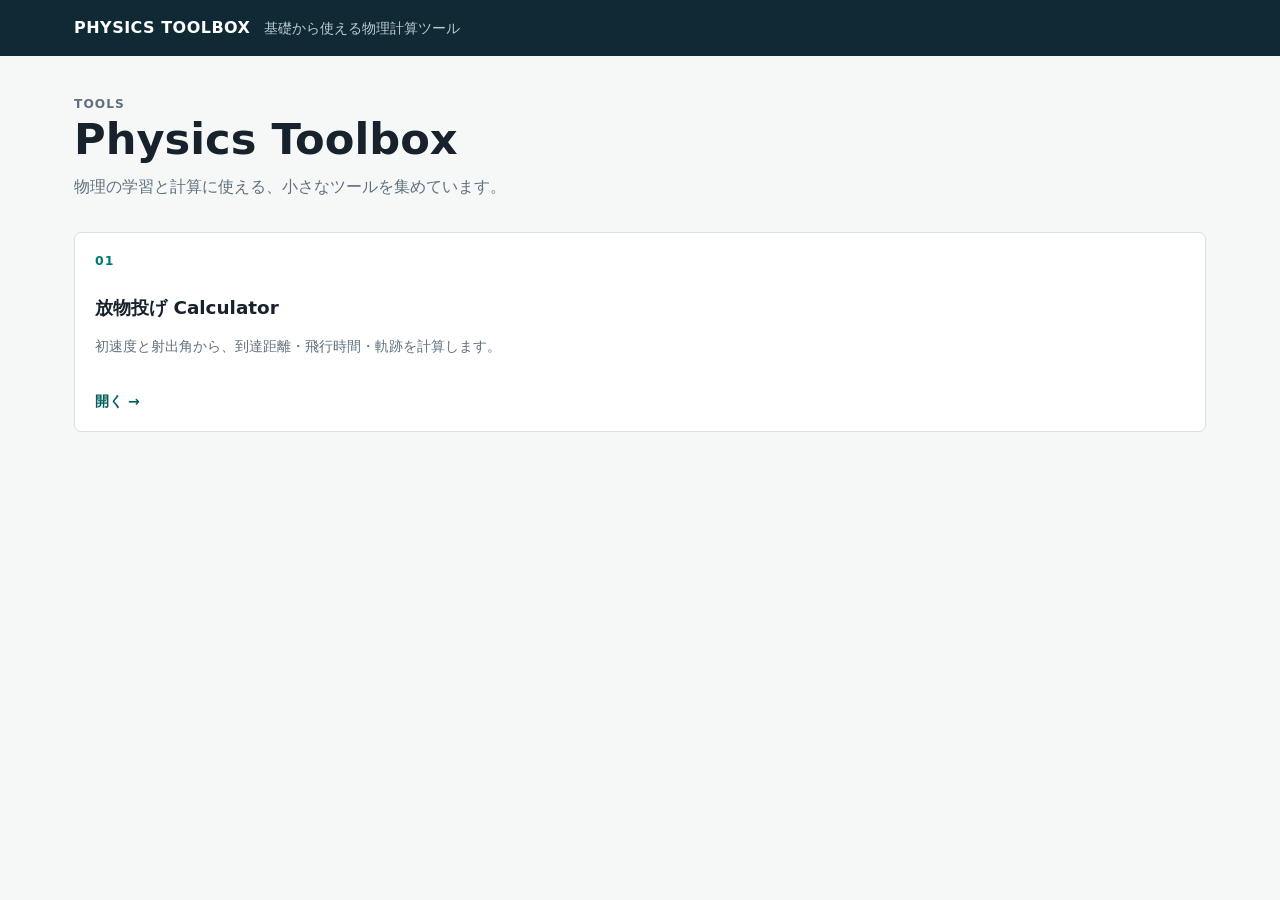
==== public/index.html @ d8c9a703 "Add toolbox index and stable projectile URL" ====
<!doctype html>
<html lang="ja">
  <head>
    <meta charset="UTF-8" />
    <meta name="viewport" content="width=device-width, initial-scale=1.0" />
    <meta name="description" content="基礎から使える物理計算ツール集。" />
    <title>Physics Toolbox</title>
    <link rel="stylesheet" href="css/style.css" />
  </head>
  <body>
    <header class="site-header"><div class="site-header__inner"><a href="./">PHYSICS TOOLBOX</a><span>基礎から使える物理計算ツール</span></div></header>
    <main class="page tool-index">
      <section class="page-heading"><p class="eyebrow">TOOLS</p><h1>Physics Toolbox</h1><p>物理の学習と計算に使える、小さなツールを集めています。</p></section>
      <section class="tool-grid" aria-label="ツール一覧">
        <a class="tool-card" href="tools/projectile/"><span class="tool-card__number">01</span><h2>放物投げ Calculator</h2><p>初速度と射出角から、到達距離・飛行時間・軌跡を計算します。</p><span class="tool-card__link">開く →</span></a>
      </section>
    </main>
  </body>
</html>
---- public/css/style.css ----
:root {
  color-scheme: light;
  --ink: #18222c;
  --muted: #60707e;
  --line: #d9e0e5;
  --canvas: #f6f8f8;
  --surface: #ffffff;
  --accent: #007c76;
  --accent-dark: #005f5a;
  --accent-pale: #e4f3ef;
  --positive: #087952;
  --negative: #bd3e39;
  --warning: #8d5d05;
  font-family: Inter, ui-sans-serif, system-ui, -apple-system, BlinkMacSystemFont, "Segoe UI", sans-serif;
}

* { box-sizing: border-box; }
body { margin: 0; background: var(--canvas); color: var(--ink); }
button, input, select { font: inherit; }

.landing-shell {
  display: grid;
  align-content: center;
  min-height: 100vh;
  max-width: 760px;
  margin: auto;
  padding: 32px 24px;
}

.eyebrow { color: var(--accent); font-size: .76rem; font-weight: 750; letter-spacing: .09em; margin: 0 0 14px; }
.landing-shell h1 { font-size: clamp(2rem, 5vw, 3.5rem); line-height: 1.1; max-width: 680px; margin: 0; }
.landing-copy { color: var(--muted); font-size: 1.1rem; line-height: 1.7; }
.primary-link, .calculate-button {
  background: var(--accent); border: 1px solid var(--accent); border-radius: 5px; color: #fff; cursor: pointer;
  display: inline-flex; justify-content: center; padding: 12px 16px; text-decoration: none; font-weight: 700;
}
.primary-link { width: max-content; margin-top: 14px; }
.primary-link:hover, .calculate-button:hover { background: var(--accent-dark); border-color: var(--accent-dark); }

.tool-index { max-width: 900px; }
.tool-grid { display: grid; grid-template-columns: repeat(auto-fit, minmax(260px, 1fr)); gap: 14px; }
.tool-card { background: var(--surface); border: 1px solid var(--line); border-radius: 7px; color: var(--ink); display: grid; min-height: 200px; padding: 20px; text-decoration: none; transition: border-color .15s ease, box-shadow .15s ease; }
.tool-card:hover { border-color: var(--accent); box-shadow: 0 5px 14px rgba(24, 34, 44, .08); }
.tool-card__number { color: var(--accent); font-size: .78rem; font-weight: 750; letter-spacing: .08em; }
.tool-card h2 { font-size: 1.15rem; margin: 18px 0 7px; }
.tool-card p { color: var(--muted); font-size: .9rem; line-height: 1.55; margin: 0; }
.tool-card__link { align-self: end; color: var(--accent-dark); font-size: .88rem; font-weight: 750; margin-top: 18px; }

.site-header { background: #102a35; color: #fff; }
.site-header__inner { max-width: 1180px; padding: 18px 24px; margin: auto; display: flex; align-items: baseline; gap: 14px; }
.site-header a { color: #fff; text-decoration: none; font-weight: 760; letter-spacing: .03em; }
.site-header span { color: #b9cbd1; font-size: .88rem; }

.page { max-width: 1180px; padding: 38px 24px 64px; margin: auto; }
.breadcrumb { color: var(--muted); font-size: .85rem; margin-bottom: 26px; }
.breadcrumb a { color: inherit; }
.page-heading { max-width: 780px; margin-bottom: 32px; }
.page-heading h1 { font-size: clamp(1.8rem, 4vw, 2.7rem); letter-spacing: 0; margin: 0 0 10px; }
.page-heading p { color: var(--muted); line-height: 1.65; margin: 0; }
.calculator-grid { display: grid; grid-template-columns: minmax(0, 1.08fr) minmax(330px, .92fr); gap: 24px; align-items: start; }
.input-column { display: grid; gap: 18px; }
.panel, .results-panel { background: var(--surface); border: 1px solid var(--line); border-radius: 7px; }
.panel { padding: 22px; }
.panel-heading { display: flex; align-items: center; justify-content: space-between; gap: 12px; margin-bottom: 18px; }
.panel h2, .results-panel h2 { font-size: 1.05rem; margin: 0; }
.panel-note { color: var(--muted); font-size: .8rem; }
.fields { display: grid; grid-template-columns: repeat(2, minmax(0, 1fr)); gap: 14px; }
.field { display: grid; gap: 7px; }
.field-wide { grid-column: 1 / -1; }
label { color: #42515d; font-size: .82rem; font-weight: 700; }
input, select { width: 100%; min-width: 0; border: 1px solid #bac6cd; border-radius: 4px; background: #fff; color: var(--ink); padding: 10px; }
input:focus, select:focus { border-color: var(--accent); box-shadow: 0 0 0 3px rgba(0, 124, 118, .13); outline: 0; }
.input-with-unit { position: relative; }
.input-with-unit input { padding-right: 64px; }
.unit { position: absolute; color: var(--muted); pointer-events: none; right: 11px; top: 50%; transform: translateY(-50%); font-size: .85rem; }
.target-mode { display: flex; gap: 18px; margin: 0 0 16px; }
.target-mode label { display: flex; align-items: center; gap: 7px; font-weight: 600; }
.target-mode input { width: auto; accent-color: var(--accent); }
.is-hidden { display: none; }
.reaction-list { display: grid; gap: 10px; }
.reaction-row { display: grid; grid-template-columns: 68px minmax(0, 1fr) 30px; align-items: end; gap: 9px; }
.row-action { height: 40px; border: 1px solid #cad3d8; border-radius: 4px; background: #fff; color: #5d6a74; cursor: pointer; font-size: 1.15rem; }
.row-action:hover { color: var(--negative); border-color: var(--negative); }
.text-button { background: transparent; border: 0; color: var(--accent-dark); cursor: pointer; font-weight: 700; padding: 10px 0 0; }
.calculate-button { width: 100%; margin-top: 18px; }
.results-panel { overflow: hidden; }
.results-header { padding: 22px 22px 18px; border-bottom: 1px solid var(--line); }
.result-summary { color: var(--muted); font-size: .86rem; line-height: 1.5; margin: 7px 0 0; }
.result-group { padding: 20px 22px; border-bottom: 1px solid var(--line); }
.result-group:last-child { border: 0; }
.result-group h3 { color: var(--muted); font-size: .74rem; letter-spacing: .08em; margin: 0 0 14px; }
.metrics { display: grid; grid-template-columns: repeat(2, minmax(0, 1fr)); gap: 14px 20px; }
.metric { border-bottom: 1px solid #e8edef; padding-bottom: 9px; }
.metric-label { color: var(--muted); display: block; font-size: .78rem; margin-bottom: 4px; }
.metric-value { font-size: 1.12rem; font-variant-numeric: tabular-nums; font-weight: 720; overflow-wrap: anywhere; }
.reaction-status { border-left: 4px solid var(--warning); background: #fff9ea; padding: 13px 14px; }
.reaction-status.is-open { border-color: var(--positive); background: #e9f6ef; }
.reaction-status.is-closed { border-color: var(--negative); background: #fff0ef; }
.reaction-status strong { display: block; font-size: .93rem; }
.reaction-status span { color: #53616c; display: block; font-size: .82rem; line-height: 1.45; margin-top: 4px; }
.formula { color: var(--muted); font-family: ui-monospace, SFMono-Regular, Menlo, monospace; font-size: .76rem; line-height: 1.55; margin: 14px 0 0; }
.disclaimer { color: var(--muted); font-size: .78rem; line-height: 1.55; margin: 18px 2px 0; }

.projectile-page { max-width: 1040px; }
.projectile-layout { display: grid; grid-template-columns: minmax(0, .9fr) minmax(330px, 1.1fr); gap: 24px; align-items: start; }
.projectile-inputs { min-height: 100%; }
.input-error { color: var(--negative); font-size: .82rem; line-height: 1.5; margin: 12px 0 0; min-height: 1.5em; }
.trajectory-section, .formula-section { margin-top: 24px; }
.trajectory-section { background: var(--surface); border: 1px solid var(--line); border-radius: 7px; padding: 22px; }
.trajectory-heading { align-items: end; display: flex; justify-content: space-between; gap: 16px; margin-bottom: 14px; }
.trajectory-heading .eyebrow { margin-bottom: 7px; }
.trajectory-heading h2, .formula-section h2 { font-size: 1.05rem; margin: 0; }
.canvas-wrap { aspect-ratio: 16 / 7; min-height: 250px; }
#trajectory { display: block; height: 100%; width: 100%; }
.formula-section { color: var(--muted); font-size: .88rem; line-height: 1.6; }
.formula-grid { display: flex; flex-wrap: wrap; gap: 10px; margin-top: 12px; }
.formula-grid p { background: #edf4f3; border: 1px solid #d4e5e1; border-radius: 4px; color: #294840; margin: 0; padding: 8px 10px; }

@media (max-width: 780px) {
  .site-header__inner { padding: 16px 18px; }
  .site-header span { display: none; }
  .page { padding: 28px 18px 48px; }
  .calculator-grid { grid-template-columns: 1fr; }
  .projectile-layout { grid-template-columns: 1fr; }
}
@media (max-width: 460px) {
  .fields, .metrics { grid-template-columns: 1fr; }
  .target-mode { gap: 12px; }
  .trajectory-section { padding: 16px; }
  .trajectory-heading { align-items: start; flex-direction: column; gap: 8px; }
  .canvas-wrap { min-height: 210px; }
}
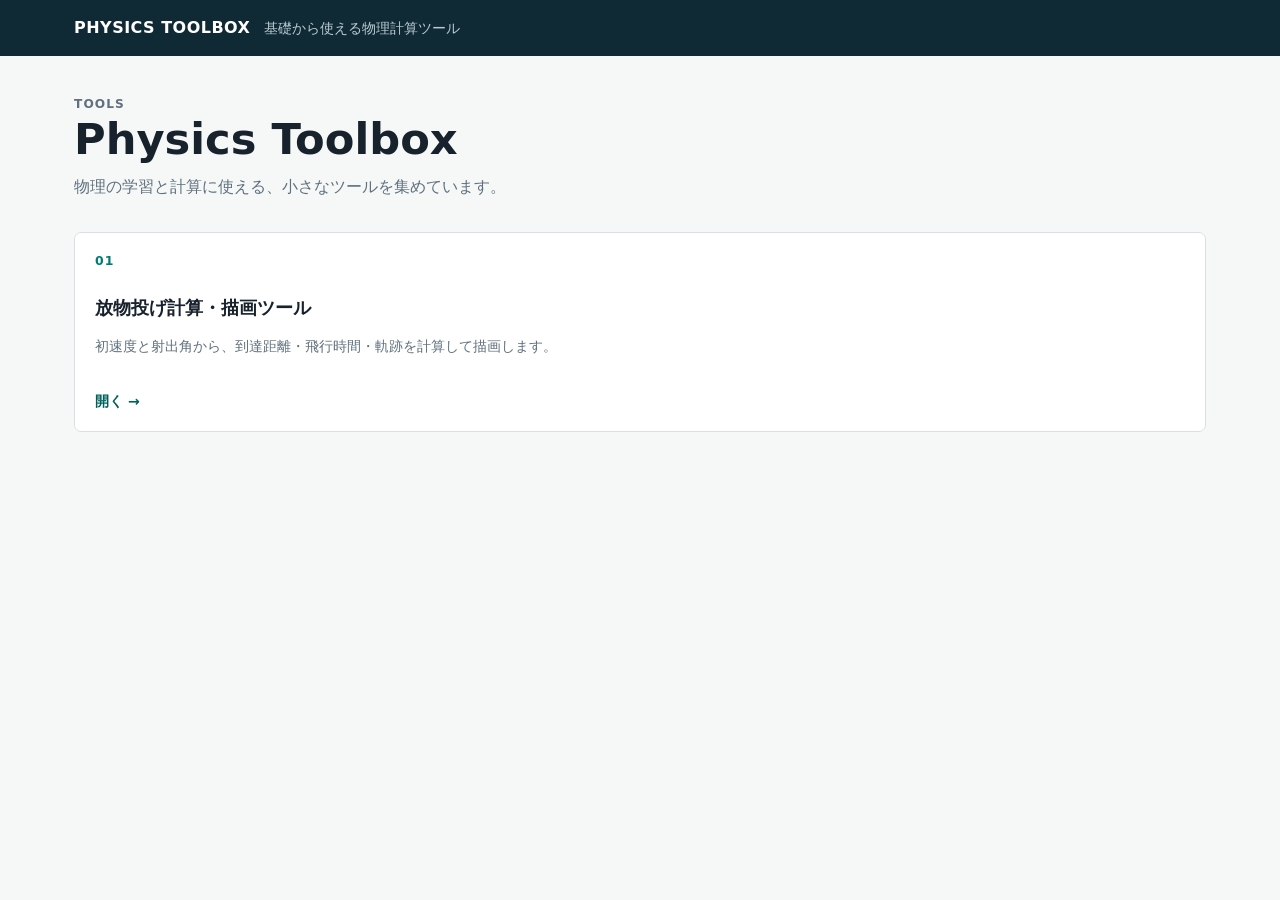
==== commit dce84c21: "Use Japanese projectile tool title" ====
--- a/public/index.html
+++ b/public/index.html
@@ -12,7 +12,7 @@
     <main class="page tool-index">
       <section class="page-heading"><p class="eyebrow">TOOLS</p><h1>Physics Toolbox</h1><p>物理の学習と計算に使える、小さなツールを集めています。</p></section>
       <section class="tool-grid" aria-label="ツール一覧">
-        <a class="tool-card" href="tools/projectile/"><span class="tool-card__number">01</span><h2>放物投げ Calculator</h2><p>初速度と射出角から、到達距離・飛行時間・軌跡を計算します。</p><span class="tool-card__link">開く →</span></a>
+        <a class="tool-card" href="tools/projectile/"><span class="tool-card__number">01</span><h2>放物投げ計算・描画ツール</h2><p>初速度と射出角から、到達距離・飛行時間・軌跡を計算して描画します。</p><span class="tool-card__link">開く →</span></a>
       </section>
     </main>
   </body>
--- a/public/css/style.css
+++ b/public/css/style.css
@@ -105,14 +105,16 @@
 .projectile-layout { display: grid; grid-template-columns: minmax(0, .9fr) minmax(330px, 1.1fr); gap: 24px; align-items: start; }
 .projectile-inputs { min-height: 100%; }
 .input-error { color: var(--negative); font-size: .82rem; line-height: 1.5; margin: 12px 0 0; min-height: 1.5em; }
-.trajectory-section, .formula-section { margin-top: 24px; }
-.trajectory-section { background: var(--surface); border: 1px solid var(--line); border-radius: 7px; padding: 22px; }
+.trajectory-section { background: var(--surface); border: 1px solid var(--line); border-radius: 7px; margin-top: 24px; padding: 22px; }
 .trajectory-heading { align-items: end; display: flex; justify-content: space-between; gap: 16px; margin-bottom: 14px; }
 .trajectory-heading .eyebrow { margin-bottom: 7px; }
 .trajectory-heading h2, .formula-section h2 { font-size: 1.05rem; margin: 0; }
-.canvas-wrap { aspect-ratio: 16 / 7; min-height: 250px; }
-#trajectory { display: block; height: 100%; width: 100%; }
+.trajectory-actions { align-items: center; display: flex; gap: 12px; }
+.trajectory-launch { margin: 0; white-space: nowrap; width: auto; }
+.canvas-wrap { aspect-ratio: 16 / 7; max-width: 100%; min-height: 250px; overflow: hidden; width: 100%; }
+#trajectory { display: block; height: 100%; max-width: 100%; width: 100%; }
 .formula-section { color: var(--muted); font-size: .88rem; line-height: 1.6; }
+.formula-section { margin-top: 24px; }
 .formula-grid { display: flex; flex-wrap: wrap; gap: 10px; margin-top: 12px; }
 .formula-grid p { background: #edf4f3; border: 1px solid #d4e5e1; border-radius: 4px; color: #294840; margin: 0; padding: 8px 10px; }
 
@@ -128,5 +130,6 @@
   .target-mode { gap: 12px; }
   .trajectory-section { padding: 16px; }
   .trajectory-heading { align-items: start; flex-direction: column; gap: 8px; }
-  .canvas-wrap { min-height: 210px; }
+  .trajectory-actions { justify-content: space-between; width: 100%; }
+  .canvas-wrap { aspect-ratio: auto; height: clamp(200px, 58vw, 250px); min-height: 0; }
 }
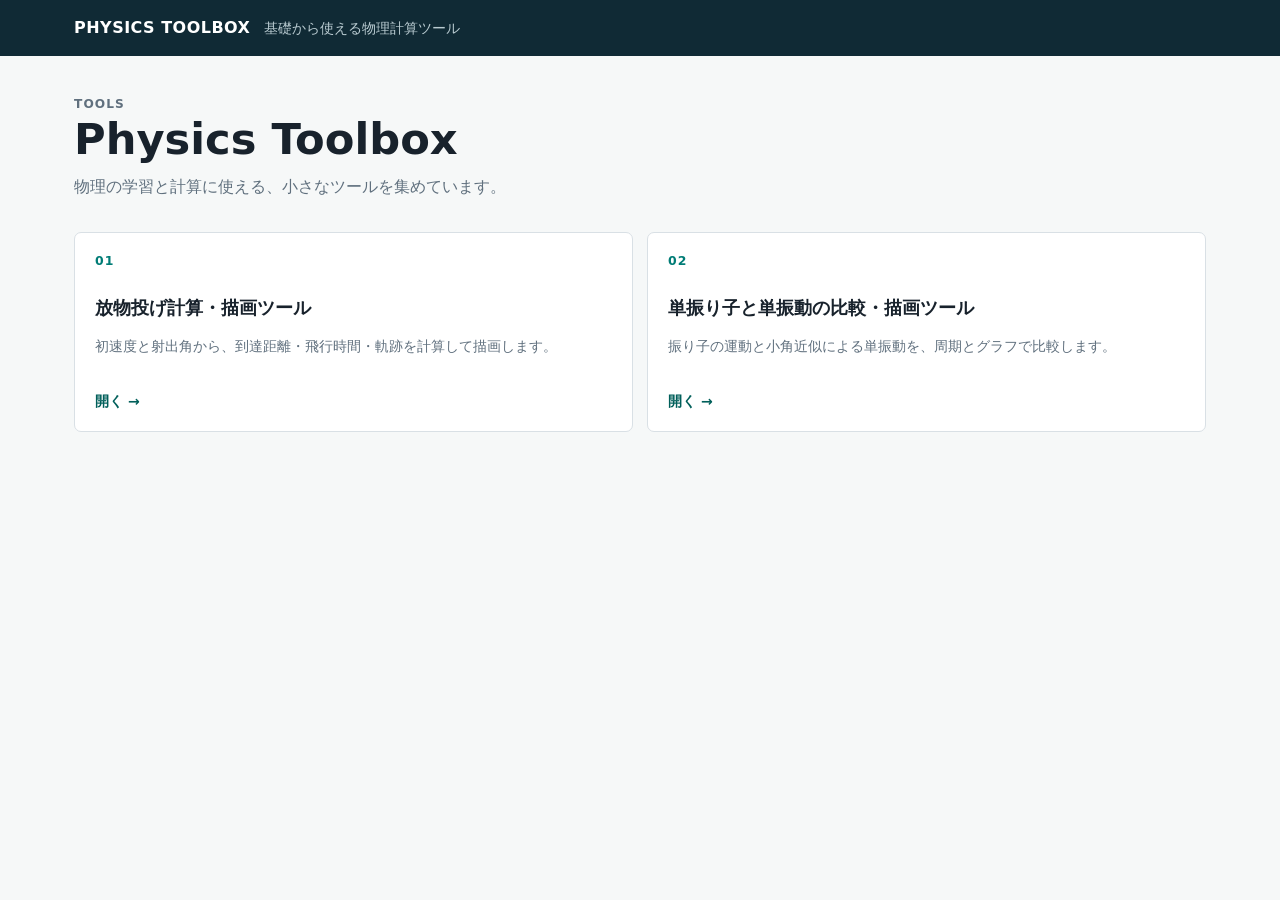
==== commit 6210266e: "Add pendulum and simple harmonic motion comparison" ====
--- a/public/index.html
+++ b/public/index.html
@@ -13,6 +13,7 @@
       <section class="page-heading"><p class="eyebrow">TOOLS</p><h1>Physics Toolbox</h1><p>物理の学習と計算に使える、小さなツールを集めています。</p></section>
       <section class="tool-grid" aria-label="ツール一覧">
         <a class="tool-card" href="tools/projectile/"><span class="tool-card__number">01</span><h2>放物投げ計算・描画ツール</h2><p>初速度と射出角から、到達距離・飛行時間・軌跡を計算して描画します。</p><span class="tool-card__link">開く →</span></a>
+        <a class="tool-card" href="tools/pendulum/"><span class="tool-card__number">02</span><h2>単振り子と単振動の比較・描画ツール</h2><p>振り子の運動と小角近似による単振動を、周期とグラフで比較します。</p><span class="tool-card__link">開く →</span></a>
       </section>
     </main>
   </body>
--- a/public/css/style.css
+++ b/public/css/style.css
@@ -117,6 +117,12 @@
 .formula-section { margin-top: 24px; }
 .formula-grid { display: flex; flex-wrap: wrap; gap: 10px; margin-top: 12px; }
 .formula-grid p { background: #edf4f3; border: 1px solid #d4e5e1; border-radius: 4px; color: #294840; margin: 0; padding: 8px 10px; }
+.pendulum-page { max-width: 1040px; }
+.pendulum-layout { display: grid; grid-template-columns: minmax(0, .9fr) minmax(330px, 1.1fr); gap: 24px; align-items: start; }
+.pendulum-visual { background: var(--surface); border: 1px solid var(--line); border-radius: 7px; margin-top: 24px; padding: 22px; }
+.pendulum-motion-wrap { aspect-ratio: 16 / 7; min-height: 260px; }
+.pendulum-plot-wrap { aspect-ratio: 16 / 7; min-height: 250px; }
+#pendulum-motion, #pendulum-plot { display: block; height: 100%; max-width: 100%; width: 100%; }
 
 @media (max-width: 780px) {
   .site-header__inner { padding: 16px 18px; }
@@ -124,6 +130,7 @@
   .page { padding: 28px 18px 48px; }
   .calculator-grid { grid-template-columns: 1fr; }
   .projectile-layout { grid-template-columns: 1fr; }
+  .pendulum-layout { grid-template-columns: 1fr; }
 }
 @media (max-width: 460px) {
   .fields, .metrics { grid-template-columns: 1fr; }
@@ -132,4 +139,6 @@
   .trajectory-heading { align-items: start; flex-direction: column; gap: 8px; }
   .trajectory-actions { justify-content: space-between; width: 100%; }
   .canvas-wrap { aspect-ratio: auto; height: clamp(200px, 58vw, 250px); min-height: 0; }
+  .pendulum-visual { padding: 16px; }
+  .pendulum-motion-wrap, .pendulum-plot-wrap { height: clamp(220px, 62vw, 270px); min-height: 0; }
 }
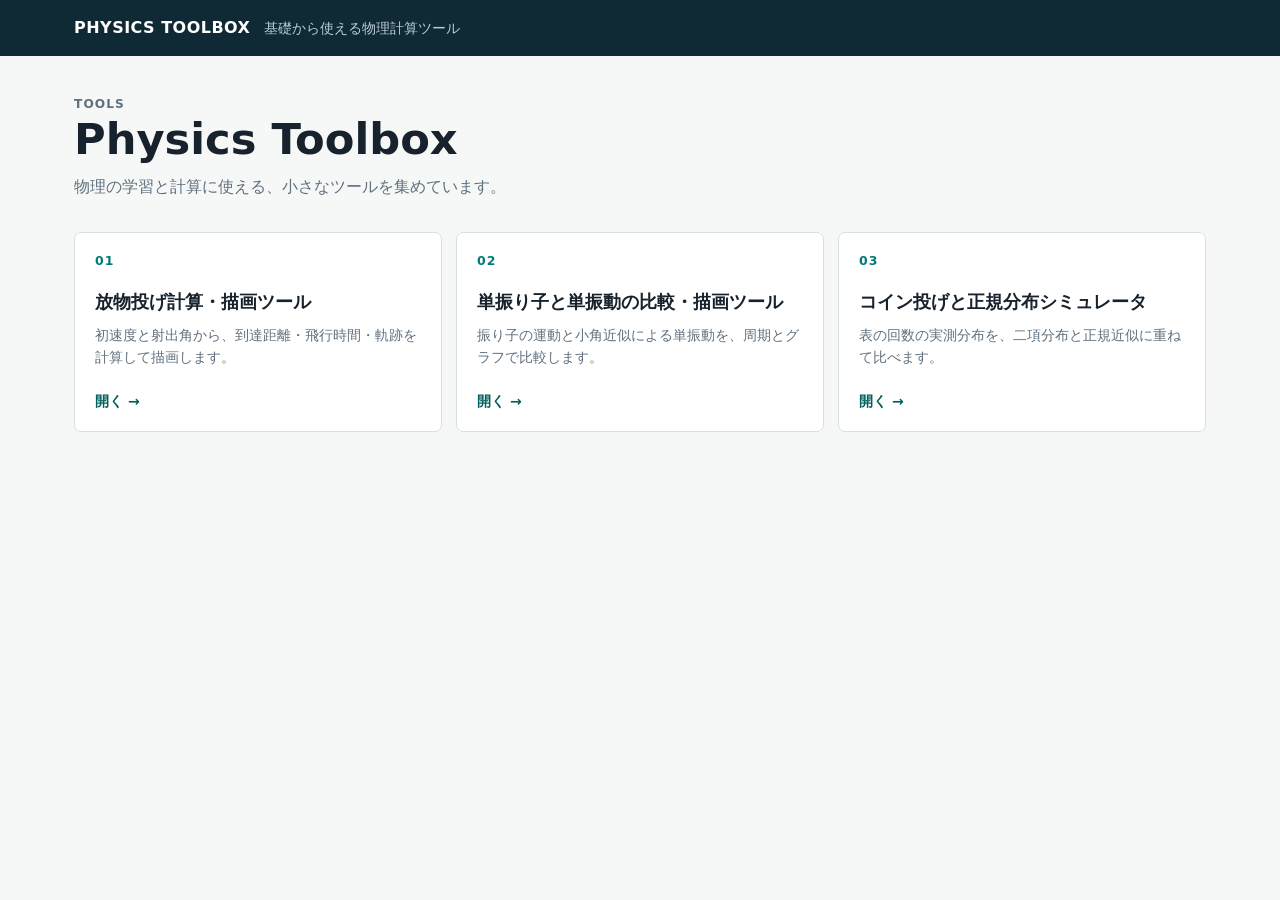
==== commit d95bbe7a: "Add coin toss normal distribution simulator" ====
--- a/public/index.html
+++ b/public/index.html
@@ -14,6 +14,7 @@
       <section class="tool-grid" aria-label="ツール一覧">
         <a class="tool-card" href="tools/projectile/"><span class="tool-card__number">01</span><h2>放物投げ計算・描画ツール</h2><p>初速度と射出角から、到達距離・飛行時間・軌跡を計算して描画します。</p><span class="tool-card__link">開く →</span></a>
         <a class="tool-card" href="tools/pendulum/"><span class="tool-card__number">02</span><h2>単振り子と単振動の比較・描画ツール</h2><p>振り子の運動と小角近似による単振動を、周期とグラフで比較します。</p><span class="tool-card__link">開く →</span></a>
+        <a class="tool-card" href="tools/coin-normal/"><span class="tool-card__number">03</span><h2>コイン投げと正規分布シミュレータ</h2><p>表の回数の実測分布を、二項分布と正規近似に重ねて比べます。</p><span class="tool-card__link">開く →</span></a>
       </section>
     </main>
   </body>
--- a/public/css/style.css
+++ b/public/css/style.css
@@ -121,8 +121,15 @@
 .pendulum-layout { display: grid; grid-template-columns: minmax(0, .9fr) minmax(330px, 1.1fr); gap: 24px; align-items: start; }
 .pendulum-visual { background: var(--surface); border: 1px solid var(--line); border-radius: 7px; margin-top: 24px; padding: 22px; }
 .pendulum-motion-wrap { aspect-ratio: 16 / 7; min-height: 260px; }
+.small-motion-heading { align-items: baseline; border-top: 1px solid var(--line); color: var(--muted); display: flex; font-size: .82rem; justify-content: space-between; margin-top: 10px; padding-top: 12px; }
+.shm-motion-wrap { aspect-ratio: 16 / 3.3; min-height: 150px; }
 .pendulum-plot-wrap { aspect-ratio: 16 / 7; min-height: 250px; }
-#pendulum-motion, #pendulum-plot { display: block; height: 100%; max-width: 100%; width: 100%; }
+#pendulum-motion, #simple-harmonic-motion, #pendulum-plot { display: block; height: 100%; max-width: 100%; width: 100%; }
+.coin-page { max-width: 1040px; }
+.coin-layout { display: grid; grid-template-columns: minmax(0, .9fr) minmax(330px, 1.1fr); gap: 24px; align-items: start; }
+.coin-visual { background: var(--surface); border: 1px solid var(--line); border-radius: 7px; margin-top: 24px; padding: 22px; }
+.coin-histogram-wrap { aspect-ratio: 16 / 7; min-height: 280px; }
+#coin-histogram { display: block; height: 100%; max-width: 100%; width: 100%; }
 
 @media (max-width: 780px) {
   .site-header__inner { padding: 16px 18px; }
@@ -131,6 +138,7 @@
   .calculator-grid { grid-template-columns: 1fr; }
   .projectile-layout { grid-template-columns: 1fr; }
   .pendulum-layout { grid-template-columns: 1fr; }
+  .coin-layout { grid-template-columns: 1fr; }
 }
 @media (max-width: 460px) {
   .fields, .metrics { grid-template-columns: 1fr; }
@@ -141,4 +149,8 @@
   .canvas-wrap { aspect-ratio: auto; height: clamp(200px, 58vw, 250px); min-height: 0; }
   .pendulum-visual { padding: 16px; }
   .pendulum-motion-wrap, .pendulum-plot-wrap { height: clamp(220px, 62vw, 270px); min-height: 0; }
+  .small-motion-heading { font-size: .75rem; }
+  .shm-motion-wrap { height: clamp(130px, 38vw, 170px); min-height: 0; }
+  .coin-visual { padding: 16px; }
+  .coin-histogram-wrap { height: clamp(230px, 65vw, 300px); min-height: 0; }
 }
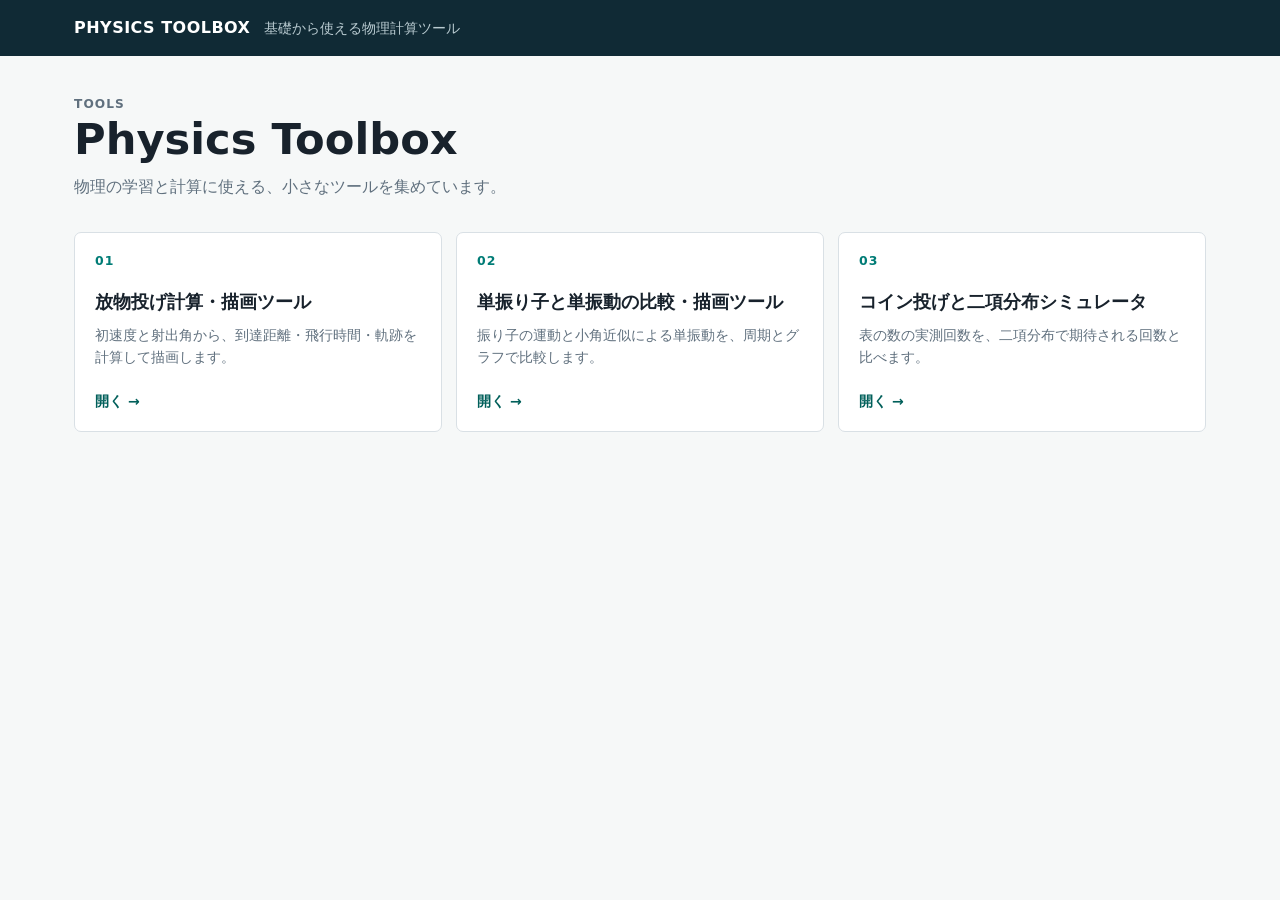
==== commit 1c4b0513: "Simplify coin distribution display" ====
--- a/public/index.html
+++ b/public/index.html
@@ -14,7 +14,7 @@
       <section class="tool-grid" aria-label="ツール一覧">
         <a class="tool-card" href="tools/projectile/"><span class="tool-card__number">01</span><h2>放物投げ計算・描画ツール</h2><p>初速度と射出角から、到達距離・飛行時間・軌跡を計算して描画します。</p><span class="tool-card__link">開く →</span></a>
         <a class="tool-card" href="tools/pendulum/"><span class="tool-card__number">02</span><h2>単振り子と単振動の比較・描画ツール</h2><p>振り子の運動と小角近似による単振動を、周期とグラフで比較します。</p><span class="tool-card__link">開く →</span></a>
-        <a class="tool-card" href="tools/coin-normal/"><span class="tool-card__number">03</span><h2>コイン投げと正規分布シミュレータ</h2><p>表の回数の実測分布を、二項分布と正規近似に重ねて比べます。</p><span class="tool-card__link">開く →</span></a>
+        <a class="tool-card" href="tools/coin-normal/"><span class="tool-card__number">03</span><h2>コイン投げと二項分布シミュレータ</h2><p>表の数の実測回数を、二項分布で期待される回数と比べます。</p><span class="tool-card__link">開く →</span></a>
       </section>
     </main>
   </body>
--- a/public/css/style.css
+++ b/public/css/style.css
@@ -126,10 +126,17 @@
 .pendulum-plot-wrap { aspect-ratio: 16 / 7; min-height: 250px; }
 #pendulum-motion, #simple-harmonic-motion, #pendulum-plot { display: block; height: 100%; max-width: 100%; width: 100%; }
 .coin-page { max-width: 1040px; }
-.coin-layout { display: grid; grid-template-columns: minmax(0, .9fr) minmax(330px, 1.1fr); gap: 24px; align-items: start; }
+.coin-input-panel { max-width: 500px; }
 .coin-visual { background: var(--surface); border: 1px solid var(--line); border-radius: 7px; margin-top: 24px; padding: 22px; }
+.coin-toss { border-bottom: 1px solid var(--line); margin-bottom: 18px; padding-bottom: 16px; }
+.coin-toss-grid { display: grid; gap: 7px; grid-template-columns: repeat(auto-fill, minmax(34px, 1fr)); }
+.coin-face { align-items: center; aspect-ratio: 1; background: #eef1f2; border: 1px solid #d2dadd; border-radius: 50%; color: #677681; display: flex; font-size: .72rem; font-weight: 750; justify-content: center; }
+.coin-face.is-heads { background: #e4f3ef; border-color: #8cc7bd; color: #006d67; }
+.coin-face.is-tails { background: #fff2e8; border-color: #e3ad81; color: #aa561f; }
+.coin-toss .panel-note { display: block; margin: 10px 0 0; }
 .coin-histogram-wrap { aspect-ratio: 16 / 7; min-height: 280px; }
 #coin-histogram { display: block; height: 100%; max-width: 100%; width: 100%; }
+.coin-results { margin-top: 24px; }
 
 @media (max-width: 780px) {
   .site-header__inner { padding: 16px 18px; }
@@ -138,7 +145,6 @@
   .calculator-grid { grid-template-columns: 1fr; }
   .projectile-layout { grid-template-columns: 1fr; }
   .pendulum-layout { grid-template-columns: 1fr; }
-  .coin-layout { grid-template-columns: 1fr; }
 }
 @media (max-width: 460px) {
   .fields, .metrics { grid-template-columns: 1fr; }
@@ -152,5 +158,6 @@
   .small-motion-heading { font-size: .75rem; }
   .shm-motion-wrap { height: clamp(130px, 38vw, 170px); min-height: 0; }
   .coin-visual { padding: 16px; }
+  .coin-toss-grid { gap: 6px; grid-template-columns: repeat(auto-fill, minmax(30px, 1fr)); }
   .coin-histogram-wrap { height: clamp(230px, 65vw, 300px); min-height: 0; }
 }
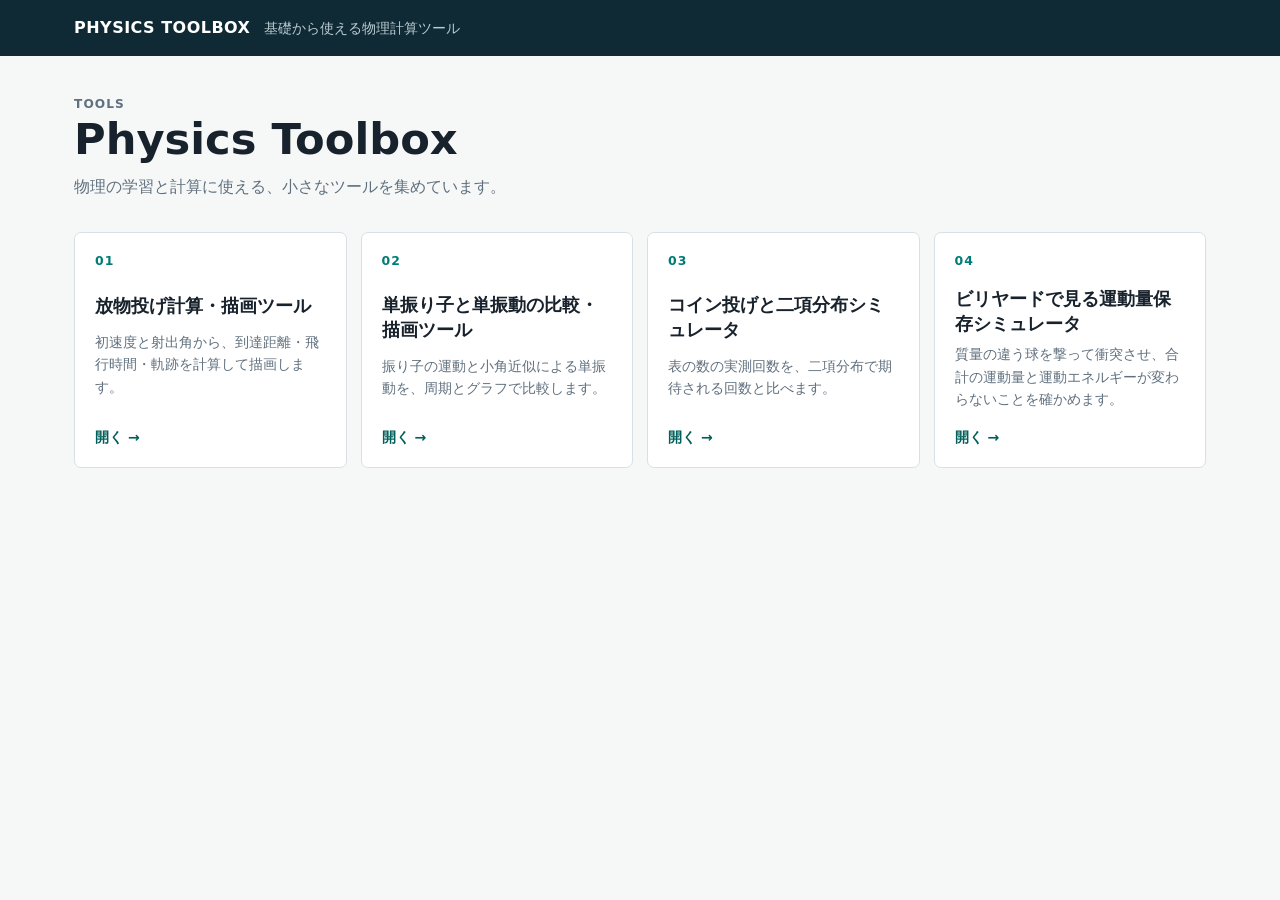
==== commit 8a6bd364: "feat: add a billiards simulator for momentum and energy Randomly placed discs of different mass, sho" ====
--- a/public/index.html
+++ b/public/index.html
@@ -3,8 +3,10 @@
   <head>
     <meta charset="UTF-8" />
     <meta name="viewport" content="width=device-width, initial-scale=1.0" />
-    <meta name="description" content="基礎から使える物理計算ツール集。" />
-    <title>Physics Toolbox</title>
+    <meta name="description" content="放物投げ・単振り子・二項分布を、その場で計算して描画できる物理シミュレーションツール集。高校物理から大学の基礎まで、式と数値とグラフを並べて確かめられます。" />
+    <title>物理シミュレーションツール集｜Physics Toolbox</title>
+    <link rel="canonical" href="https://physics-toolbox.ptbx.workers.dev/" />
+    <meta name="google-site-verification" content="dS_4E3Jhi096r8VXrxyd1PcpG0NzPhnYGtcGjtiQ7X8" />
     <link rel="stylesheet" href="css/style.css" />
   </head>
   <body>
@@ -14,7 +16,7 @@
       <section class="tool-grid" aria-label="ツール一覧">
         <a class="tool-card" href="tools/projectile/"><span class="tool-card__number">01</span><h2>放物投げ計算・描画ツール</h2><p>初速度と射出角から、到達距離・飛行時間・軌跡を計算して描画します。</p><span class="tool-card__link">開く →</span></a>
         <a class="tool-card" href="tools/pendulum/"><span class="tool-card__number">02</span><h2>単振り子と単振動の比較・描画ツール</h2><p>振り子の運動と小角近似による単振動を、周期とグラフで比較します。</p><span class="tool-card__link">開く →</span></a>
-        <a class="tool-card" href="tools/coin-normal/"><span class="tool-card__number">03</span><h2>コイン投げと二項分布シミュレータ</h2><p>表の数の実測回数を、二項分布で期待される回数と比べます。</p><span class="tool-card__link">開く →</span></a>
+        <a class="tool-card" href="tools/coin-normal/"><span class="tool-card__number">03</span><h2>コイン投げと二項分布シミュレータ</h2><p>表の数の実測回数を、二項分布で期待される回数と比べます。</p><span class="tool-card__link">開く →</span></a><a class="tool-card" href="tools/billiards/"><span class="tool-card__number">04</span><h2>ビリヤードで見る運動量保存シミュレータ</h2><p>質量の違う球を撃って衝突させ、合計の運動量と運動エネルギーが変わらないことを確かめます。</p><span class="tool-card__link">開く →</span></a>
       </section>
     </main>
   </body>
--- a/public/css/style.css
+++ b/public/css/style.css
@@ -161,3 +161,11 @@
   .coin-toss-grid { gap: 6px; grid-template-columns: repeat(auto-fill, minmax(30px, 1fr)); }
   .coin-histogram-wrap { height: clamp(230px, 65vw, 300px); min-height: 0; }
 }
+
+.billiards-layout { display: grid; grid-template-columns: minmax(0, 1.6fr) minmax(260px, 1fr); gap: 18px; align-items: start; }
+.billiards-canvas { background: #0f3d2e; border-radius: 10px; overflow: hidden; }
+.billiards-canvas canvas { display: block; width: 100%; touch-action: none; cursor: grab; }
+.billiards-controls { margin-top: 14px; gap: 10px; }
+.checkbox-field { display: flex; align-items: center; gap: 8px; font-size: 0.9rem; }
+.checkbox-field input { width: auto; }
+@media (max-width: 760px) { .billiards-layout { grid-template-columns: 1fr; } }
